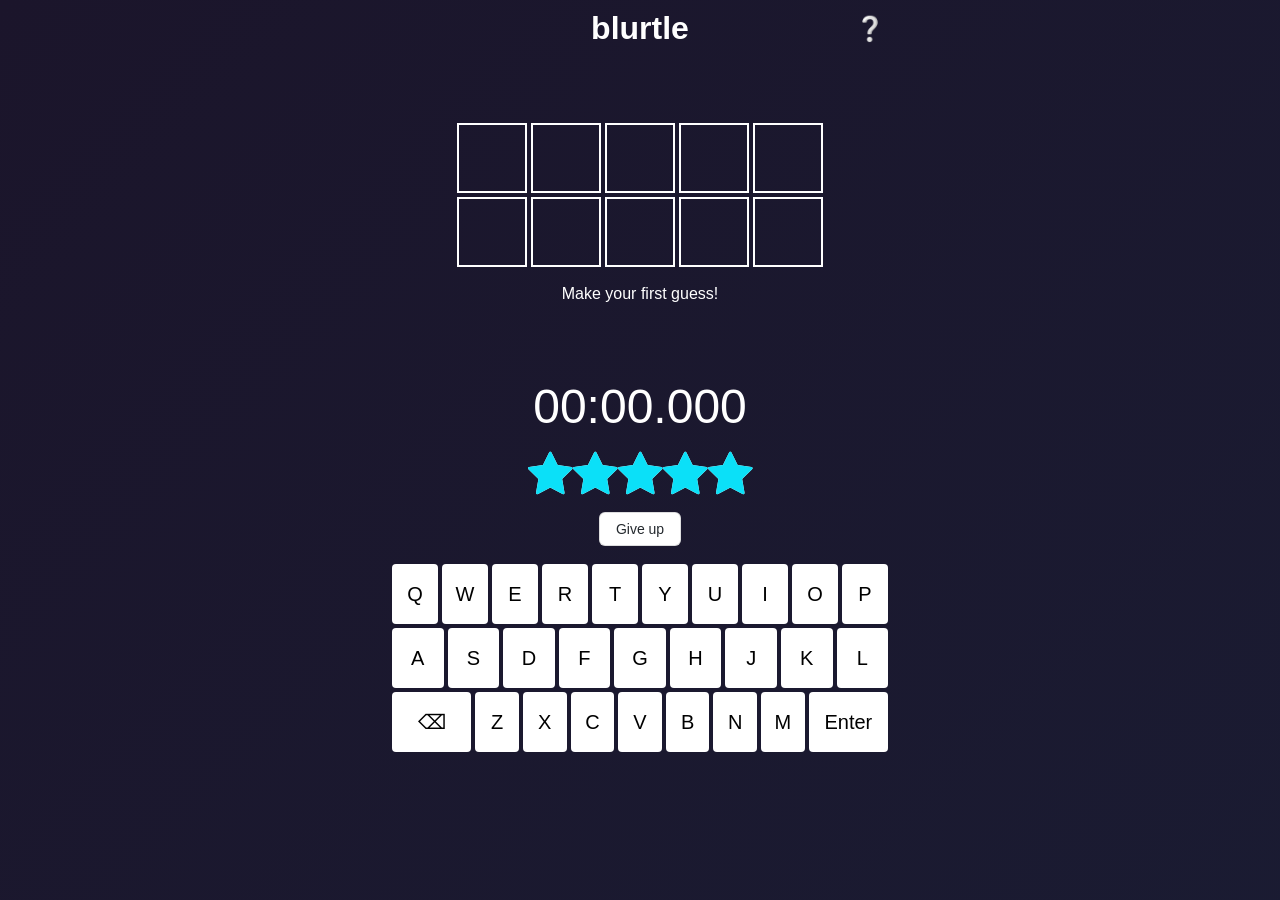
==== index.html @ 39241c5f "Deploy to GitHub Pages" ====
<!doctype html><html lang="en"><head><meta charset="utf-8"/><link rel="icon" href="/favicon.png?"/><meta name="viewport" content="width=device-width,initial-scale=1"/><meta name="theme-color" content="#57ac57"/><meta name="description" content="A timed word-guessing game"/><link rel="apple-touch-icon" href="/logo192.png"/><link rel="stylesheet" href="https://cdnjs.cloudflare.com/ajax/libs/font-awesome/4.7.0/css/font-awesome.min.css"><link rel="manifest" href="/manifest.json"/><title>blurtle</title><script defer="defer" src="/static/js/main.7e3f2c00.js"></script><link href="/static/css/main.077f533d.css" rel="stylesheet"></head><body><noscript>You need to enable JavaScript to run this app.</noscript><div id="root"></div></body></html><!--    
  # Important Git

    #Save
    #git pull
    #Save
    #git add -A
    #git commit -m "message"
    #git push

    #npm run start-->
---- static/css/main.077f533d.css ----
:root{--width:100%}body{-webkit-font-smoothing:antialiased;-moz-osx-font-smoothing:grayscale;font-family:-apple-system,BlinkMacSystemFont,Segoe UI,Roboto,Bylynn Sans,Oxygen,Ubuntu,Cantarell,Fira Sans,Droid Sans,Helvetica Neue,sans-serif;margin:10px}code{font-family:source-code-pro,Menlo,Monaco,Consolas,Courier New,monospace}*{box-sizing:border-box;color:#fff}body{-webkit-animation:gradient 25s ease infinite;animation:gradient 25s ease infinite;background:linear-gradient(-45deg,#340303,#02222b,#1a1d34,#1b152b);background-size:400% 400%;height:95vh;text-align:center}@-webkit-keyframes gradient{0%{background-position:0 50%}50%{background-position:100% 50%}to{background-position:0 50%}}@keyframes gradient{0%{background-position:0 50%}50%{background-position:100% 50%}to{background-position:0 50%}}.Row{align-items:center;display:flex;justify-content:center}.Row-letter{border:2px solid #fff;font-size:50px;height:70px;max-width:70px}.Row-letter,.Row-letter-color{align-items:center;display:flex;flex:1 1;font-weight:700;justify-content:center;margin:2px;text-transform:uppercase}.Row-letter-color{border:2px solid hsla(0,8%,70%,.8);font-size:28px;height:40px;max-width:40px}.Row-annotation{-webkit-margin-start:16px;margin-inline-start:16px;text-align:start;width:5em}.App-container{display:flex;flex-direction:column;justify-content:center;margin:0 auto;max-width:500px;position:relative}.App-container h1{margin-top:0}.Game,h1{height:10vh;-webkit-user-select:none;-ms-user-select:none;user-select:none}.Game{display:flex;flex-direction:column}.Page-top{height:30vh}table.Game-rows{display:flex;flex-direction:column;margin:auto}table.Game-rows:focus{outline:none}.Game-keyboard,table.Game-rows>tbody{display:flex;flex-direction:column}.Game-keyboard{justify-self:end}.Game-keyboard-row{display:flex;flex-direction:row;justify-content:stretch}.Game-keyboard-button{align-items:center;background-color:#fff;border:2px solid transparent;border-radius:4px;color:#000;cursor:pointer;display:flex;flex:1 1;font-family:inherit;font-size:20px;justify-content:center;margin:2px;min-height:60px;padding:2px;text-decoration:inherit;text-transform:capitalize}.Game-keyboard-button-wide{flex:2 1}.Game-keyboard-button:focus{outline:none}.letter-correct{background-color:#57ac78;border:2px solid rgba(0,0,0,.3);color:#fff!important}.letter-elsewhere{background-color:#e9c601;border:2px dotted rgba(0,0,0,.3);color:#fff!important}.letter-absent{background-color:#a2a2a2;border:2px solid transparent;color:#fff!important}body.dark{background-color:#404040;color:#e0e0e0;color-scheme:dark}body.dark .Game-keyboard-button{color:#404040}a,a:active,a:visited{color:#fff}.Game-options{align-items:center;display:flex;justify-content:center;margin-bottom:1rem}.Game-options>*+*{-webkit-margin-start:.5rem;margin-inline-start:.5rem}.Game-options button{min-width:4rem}.App-footer{font-size:80%;line-height:1.5;margin:-1rem 0 2rem}.App-about{line-height:1.4;margin-top:-1rem}.App-about b{background-color:#888;border-radius:2px;color:#fff;padding:1px 3px}.App-about b.green-bg{background-color:#57ac78}.App-about b.yellow-bg{background-color:#e9c601}.Game-seed-info{-webkit-font-feature-settings:"tnum";font-feature-settings:"tnum";font-variant-numeric:tabular-nums;margin-top:1em;opacity:.7}.Game-sr-feedback,.sr-only{height:1px;left:-10000px;overflow:hidden;position:absolute;top:auto;width:1px}.Settings{font-size:18px;text-align:left}.Settings-setting{align-items:top;display:flex;margin:8px}.Settings-setting input{height:18px;width:18px}.Settings-setting input[type=range]{height:18px;width:50px}.Settings-setting label{-webkit-margin-start:8px;-webkit-margin-end:8px;margin-inline-end:8px;margin-inline-start:8px}.top-right{position:absolute;right:5px;top:5px}.emoji-link{background:none;border:none;cursor:pointer;font-size:24px;padding:0;text-decoration:none}.top-right>*+*{-webkit-margin-start:8px;margin-inline-start:8px}.App-container.color-blind .App-about b.green-bg,.App-container.color-blind .letter-correct{background-color:#f5793a}.App-container.color-blind .App-about b.yellow-bg,.App-container.color-blind .letter-elsewhere{background-color:#85c0f9}#stars-outer{display:inline-block;font-family:FontAwesome;font-size:3em;height:2vh;position:relative}#stars-outer:before{content:"\f006 \f006 \f006 \f006 \f006"}#stars-inner{left:0;overflow:hidden;position:absolute;top:0;white-space:nowrap;width:var(--width)}#stars-inner:before{color:#0be0f8;content:"\f005 \f005 \f005 \f005 \f005"}.stopwatch{display:flex;float:center;height:10vh;justify-items:center;margin-top:-120px;width:100%}.time{-webkit-font-feature-settings:"tnum";font-feature-settings:"tnum";color:#fff;font-family:inherit;font-size:48px;font-variant-numeric:tabular-nums;font-weight:300;margin:auto}.pretty_button{word-wrap:break-word;-webkit-appearance:none;appearance:none;background-color:#fff;border:1px solid rgba(27,31,35,.15);border-radius:6px;box-shadow:0 1px 0 rgba(27,31,35,.04),inset 0 1px 0 hsla(0,0%,100%,.25);box-sizing:border-box;color:#24292e;cursor:pointer;display:inline-block;font-family:inherit;font-size:14px;font-weight:500;line-height:20px;list-style:none;padding:6px 16px;position:relative;touch-action:manipulation;transition:background-color .2s cubic-bezier(.3,0,.5,1);-ms-user-select:none;user-select:none;-webkit-user-select:none;vertical-align:middle;white-space:nowrap}
/*# sourceMappingURL=main.077f533d.css.map*/
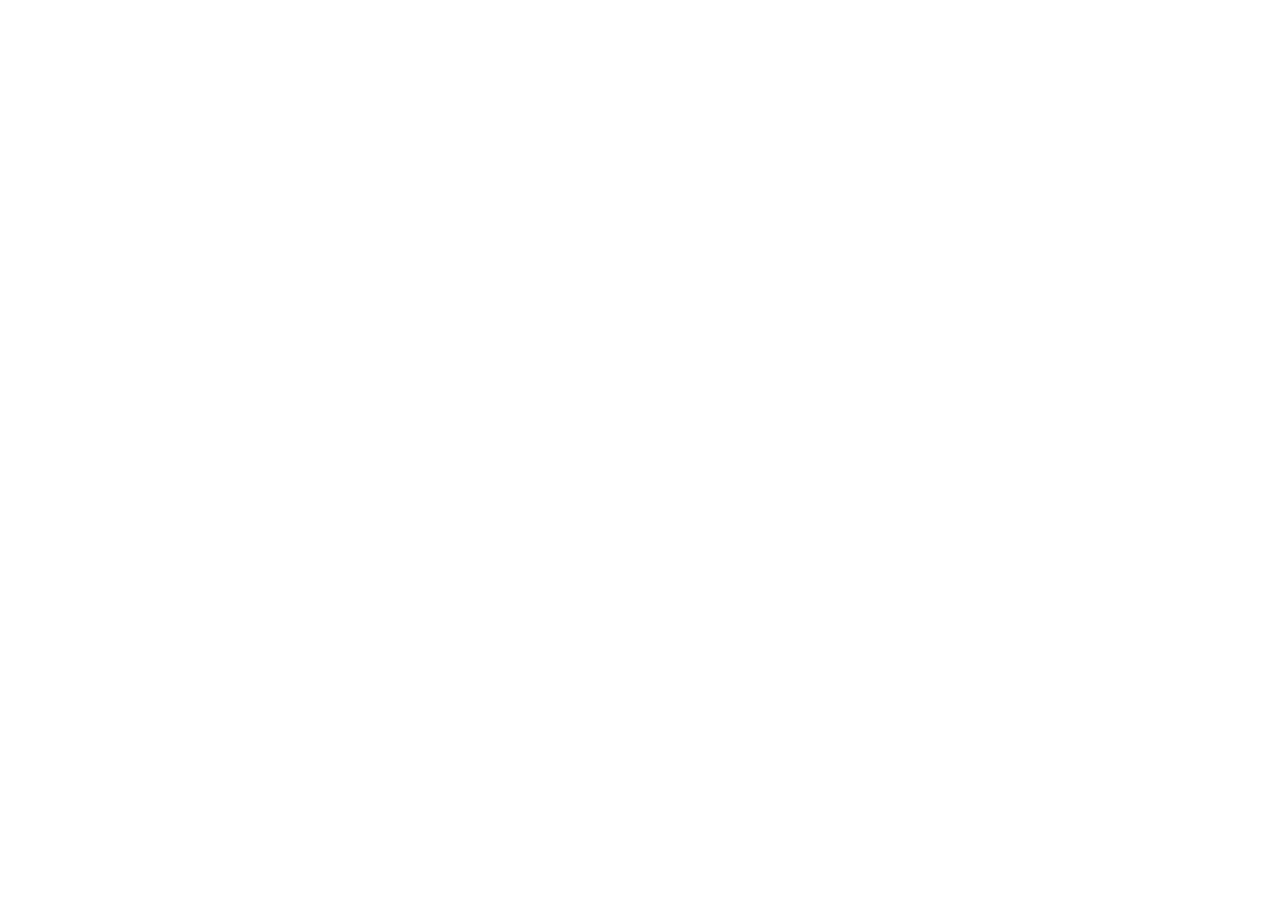
==== commit 7bde40e9: "Updates" ====
--- a/index.html
+++ b/index.html
@@ -1,4 +1,4 @@
-<!doctype html><html lang="en"><head><meta charset="utf-8"/><link rel="icon" href="/favicon.png?"/><meta name="viewport" content="width=device-width,initial-scale=1"/><meta name="theme-color" content="#57ac57"/><meta name="description" content="A timed word-guessing game"/><link rel="apple-touch-icon" href="/logo192.png"/><link rel="stylesheet" href="https://cdnjs.cloudflare.com/ajax/libs/font-awesome/4.7.0/css/font-awesome.min.css"><link rel="manifest" href="/manifest.json"/><title>blurtle</title><script defer="defer" src="/static/js/main.7e3f2c00.js"></script><link href="/static/css/main.077f533d.css" rel="stylesheet"></head><body><noscript>You need to enable JavaScript to run this app.</noscript><div id="root"></div></body></html><!--    
+<!doctype html><html lang="en"><head><meta charset="utf-8"/><link rel="icon" href="/blurtle/favicon.png?"/><meta name="viewport" content="width=device-width,initial-scale=1,maximum-scale=1,user-scalable=no,viewport-fit=cover"/><meta name="theme-color" content="#57ac57"/><meta name="description" content="A timed word-guessing game"/><link rel="apple-touch-icon" href="/blurtle/logo192.png"/><link rel="stylesheet" href="https://cdnjs.cloudflare.com/ajax/libs/font-awesome/4.7.0/css/font-awesome.min.css"><link rel="manifest" href="/blurtle/manifest.json"/><title>blurtle</title><script defer="defer" src="/blurtle/static/js/main.7bf24896.js"></script><link href="/blurtle/static/css/main.c650db8d.css" rel="stylesheet"></head><body><noscript>You need to enable JavaScript to run this app.</noscript><div id="root"></div></body></html><!--    
   # Important Git
 
     #Save
